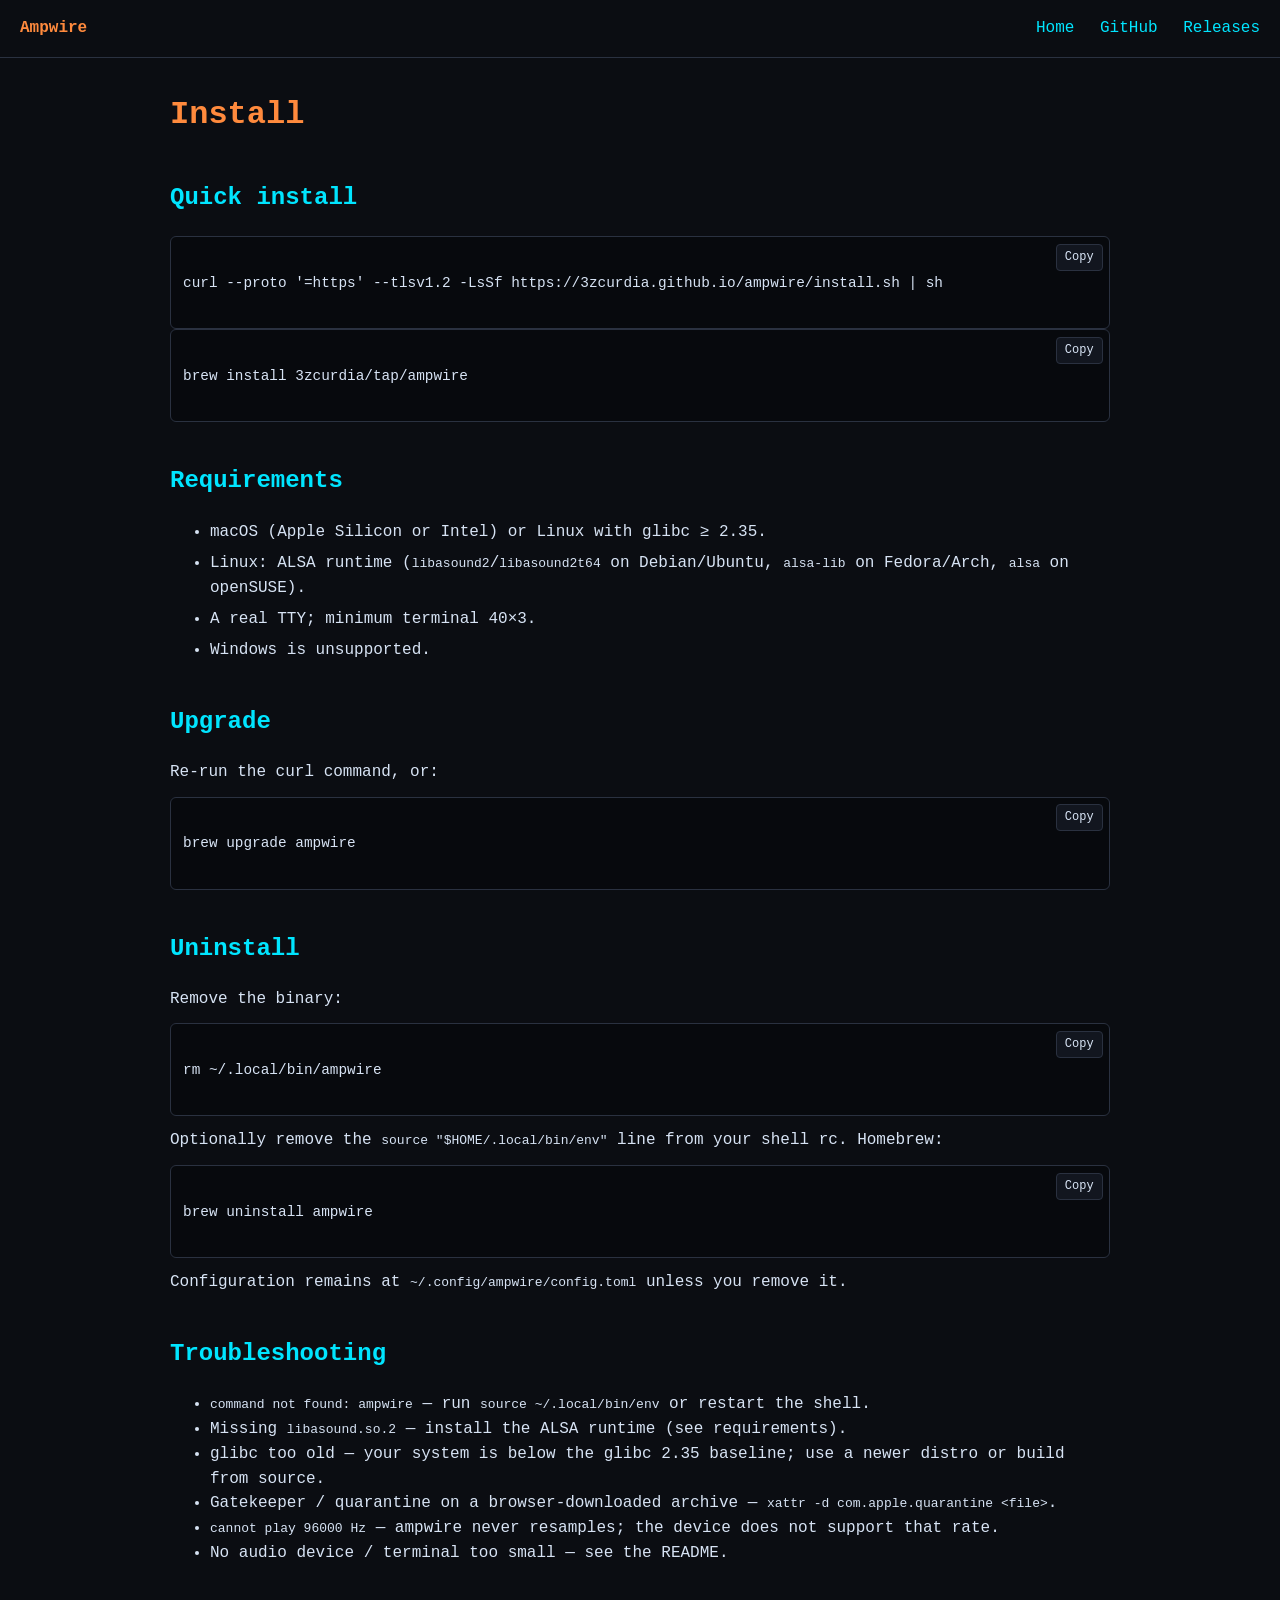
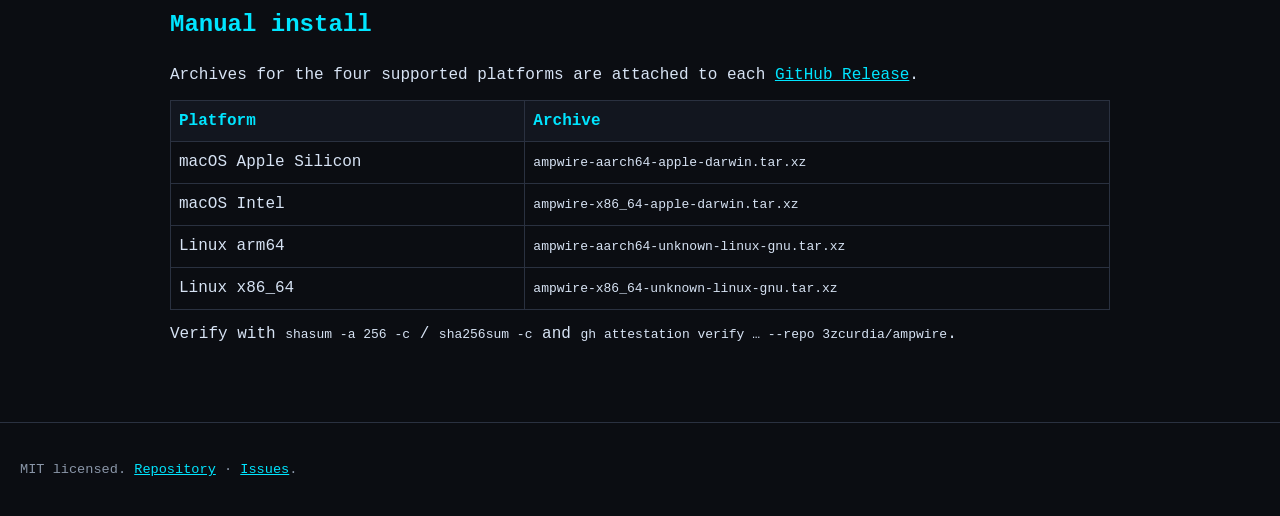
==== docs/install.html @ 17626948 "Reorganize documents and add public page" ====
<!DOCTYPE html>
<html lang="en">
<head>
  <meta charset="utf-8">
  <meta name="viewport" content="width=device-width, initial-scale=1">
  <title>Install — Ampwire</title>
  <meta name="description" content="Install Ampwire: curl, Homebrew, manual archives, upgrade, uninstall and troubleshooting.">
  <link rel="canonical" href="https://3zcurdia.github.io/ampwire/install.html">
  <link rel="stylesheet" href="style.css">
</head>
<body>
  <a class="skip" href="#main">Skip to content</a>
  <header class="site">
    <a class="brand" href="index.html">Ampwire</a>
    <nav aria-label="Primary">
      <a href="index.html">Home</a>
      <a href="https://github.com/3zcurdia/ampwire">GitHub</a>
      <a href="https://github.com/3zcurdia/ampwire/releases/latest">Releases</a>
    </nav>
  </header>
  <main id="main">
    <h1>Install</h1>

    <h2>Quick install</h2>
    <div class="code" data-copy="curl --proto '=https' --tlsv1.2 -LsSf https://3zcurdia.github.io/ampwire/install.sh | sh">
curl --proto '=https' --tlsv1.2 -LsSf https://3zcurdia.github.io/ampwire/install.sh | sh
    </div>
    <div class="code" data-copy="brew install 3zcurdia/tap/ampwire">
brew install 3zcurdia/tap/ampwire
    </div>

    <h2>Requirements</h2>
    <ul class="req">
      <li>macOS (Apple Silicon or Intel) or Linux with glibc &ge; 2.35.</li>
      <li>Linux: ALSA runtime (<code>libasound2</code>/<code>libasound2t64</code> on Debian/Ubuntu, <code>alsa-lib</code> on Fedora/Arch, <code>alsa</code> on openSUSE).</li>
      <li>A real TTY; minimum terminal 40&times;3.</li>
      <li>Windows is unsupported.</li>
    </ul>

    <h2>Upgrade</h2>
    <p>Re-run the curl command, or:</p>
    <div class="code" data-copy="brew upgrade ampwire">
brew upgrade ampwire
    </div>

    <h2>Uninstall</h2>
    <p>Remove the binary:</p>
    <div class="code" data-copy="rm ~/.local/bin/ampwire">
rm ~/.local/bin/ampwire
    </div>
    <p>Optionally remove the <code>source "$HOME/.local/bin/env"</code> line from your shell rc. Homebrew:</p>
    <div class="code" data-copy="brew uninstall ampwire">
brew uninstall ampwire
    </div>
    <p>Configuration remains at <code>~/.config/ampwire/config.toml</code> unless you remove it.</p>

    <h2>Troubleshooting</h2>
    <ul>
      <li><code>command not found: ampwire</code> — run <code>source ~/.local/bin/env</code> or restart the shell.</li>
      <li>Missing <code>libasound.so.2</code> — install the ALSA runtime (see requirements).</li>
      <li>glibc too old — your system is below the glibc 2.35 baseline; use a newer distro or build from source.</li>
      <li>Gatekeeper / quarantine on a browser-downloaded archive — <code>xattr -d com.apple.quarantine &lt;file&gt;</code>.</li>
      <li><code>cannot play 96000 Hz</code> — ampwire never resamples; the device does not support that rate.</li>
      <li>No audio device / terminal too small — see the README.</li>
    </ul>

    <h2>Manual install</h2>
    <p>Archives for the four supported platforms are attached to each <a href="https://github.com/3zcurdia/ampwire/releases/latest">GitHub Release</a>.</p>
    <table>
      <thead><tr><th>Platform</th><th>Archive</th></tr></thead>
      <tbody>
        <tr><td>macOS Apple Silicon</td><td><code>ampwire-aarch64-apple-darwin.tar.xz</code></td></tr>
        <tr><td>macOS Intel</td><td><code>ampwire-x86_64-apple-darwin.tar.xz</code></td></tr>
        <tr><td>Linux arm64</td><td><code>ampwire-aarch64-unknown-linux-gnu.tar.xz</code></td></tr>
        <tr><td>Linux x86_64</td><td><code>ampwire-x86_64-unknown-linux-gnu.tar.xz</code></td></tr>
      </tbody>
    </table>
    <p>Verify with <code>shasum -a 256 -c</code> / <code>sha256sum -c</code> and <code>gh attestation verify … --repo 3zcurdia/ampwire</code>.</p>
  </main>
  <footer>
    <p>MIT licensed. <a href="https://github.com/3zcurdia/ampwire">Repository</a> · <a href="https://github.com/3zcurdia/ampwire/issues">Issues</a>.</p>
  </footer>
  <script>
    (function () {
      var status = document.createElement('div');
      status.className = 'aria-live';
      status.setAttribute('aria-live', 'polite');
      document.body.appendChild(status);
      document.querySelectorAll('.code').forEach(function (block) {
        var btn = document.createElement('button');
        btn.className = 'copy';
        btn.type = 'button';
        btn.textContent = 'Copy';
        btn.setAttribute('aria-label', 'Copy code to clipboard');
        btn.addEventListener('click', function () {
          var text = block.getAttribute('data-copy') || block.textContent.trim();
          var done = function (ok) {
            btn.textContent = ok ? 'Copied' : 'Copy failed';
            status.textContent = ok ? 'Copied to clipboard' : 'Copy failed';
            setTimeout(function () { btn.textContent = 'Copy'; }, 1500);
          };
          if (navigator.clipboard && navigator.clipboard.writeText) {
            navigator.clipboard.writeText(text).then(function () { done(true); }, function () { done(false); });
          } else {
            try {
              var ta = document.createElement('textarea');
              ta.value = text;
              ta.style.position = 'fixed';
              ta.style.opacity = '0';
              document.body.appendChild(ta);
              ta.select();
              document.execCommand('copy');
              document.body.removeChild(ta);
              done(true);
            } catch (e) { done(false); }
          }
        });
        block.appendChild(btn);
      });
    })();
  </script>
</body>
</html>
---- docs/style.css ----
:root {
  --bg: #0b0d12;
  --panel: #12161f;
  --fg: #d7e3f4;
  --muted: #8a96a8;
  --accent: #00e5ff;
  --glow: #ff8a3d;
  --warn: #ff5c5c;
  --border: #2a3140;
  --code-bg: #07090d;
}
* { box-sizing: border-box; }
html, body { margin: 0; padding: 0; }
body {
  background: var(--bg);
  color: var(--fg);
  font-family: "JetBrains Mono", "Fira Code", "SF Mono", Consolas, monospace;
  line-height: 1.55;
  min-height: 100vh;
}
a { color: var(--accent); }
a:focus, button:focus { outline: 2px solid var(--accent); outline-offset: 2px; }
.skip { position: absolute; left: -9999px; }
.skip:focus { left: 1rem; top: 1rem; background: var(--panel); padding: .5rem; }
header.site {
  border-bottom: 1px solid var(--border);
  padding: 1rem 1.25rem;
  display: flex;
  align-items: center;
  justify-content: space-between;
  gap: 1rem;
  flex-wrap: wrap;
}
header.site .brand { font-weight: 700; color: var(--glow); text-decoration: none; }
nav a { margin-left: 1rem; text-decoration: none; }
main { max-width: 980px; margin: 0 auto; padding: 2rem 1.25rem 4rem; }
h1 { color: var(--glow); font-size: 2rem; margin: 0 0 .5rem; }
h2 { color: var(--accent); margin-top: 2.5rem; }
h3 { color: var(--fg); }
p { margin: .75rem 0; }
.hero { display: grid; gap: 1.5rem; }
.hero img { width: 100%; height: auto; border: 1px solid var(--border); border-radius: 6px; }
.install-box {
  background: var(--panel);
  border: 1px solid var(--border);
  border-radius: 8px;
  padding: 1rem;
}
.code {
  background: var(--code-bg);
  border: 1px solid var(--border);
  border-radius: 6px;
  padding: .75rem;
  overflow-x: auto;
  position: relative;
  font-size: .9rem;
  white-space: pre;
}
.code button.copy {
  position: absolute;
  top: .4rem;
  right: .4rem;
  background: var(--panel);
  color: var(--fg);
  border: 1px solid var(--border);
  border-radius: 4px;
  padding: .2rem .5rem;
  cursor: pointer;
  font: inherit;
  font-size: .75rem;
}
.code button.copy:hover { border-color: var(--accent); }
.row { display: flex; gap: .5rem; align-items: center; flex-wrap: wrap; }
.badges img { height: 20px; }
footer { border-top: 1px solid var(--border); padding: 1.5rem 1.25rem; color: var(--muted); font-size: .85rem; }
ul.req li { margin: .4rem 0; }
details { background: var(--panel); border: 1px solid var(--border); border-radius: 6px; padding: .75rem 1rem; margin: 1rem 0; }
summary { cursor: pointer; color: var(--accent); }
.aria-live { position: absolute; left: -9999px; }
img { max-width: 100%; height: auto; }
@media (prefers-reduced-motion: reduce) {
  * { transition: none !important; animation: none !important; }
}
@media (max-width: 600px) {
  h1 { font-size: 1.5rem; }
}
table { width: 100%; border-collapse: collapse; }
table th, table td { border: 1px solid var(--border); padding: .5rem; text-align: left; vertical-align: top; }
table th { background: var(--panel); color: var(--accent); }
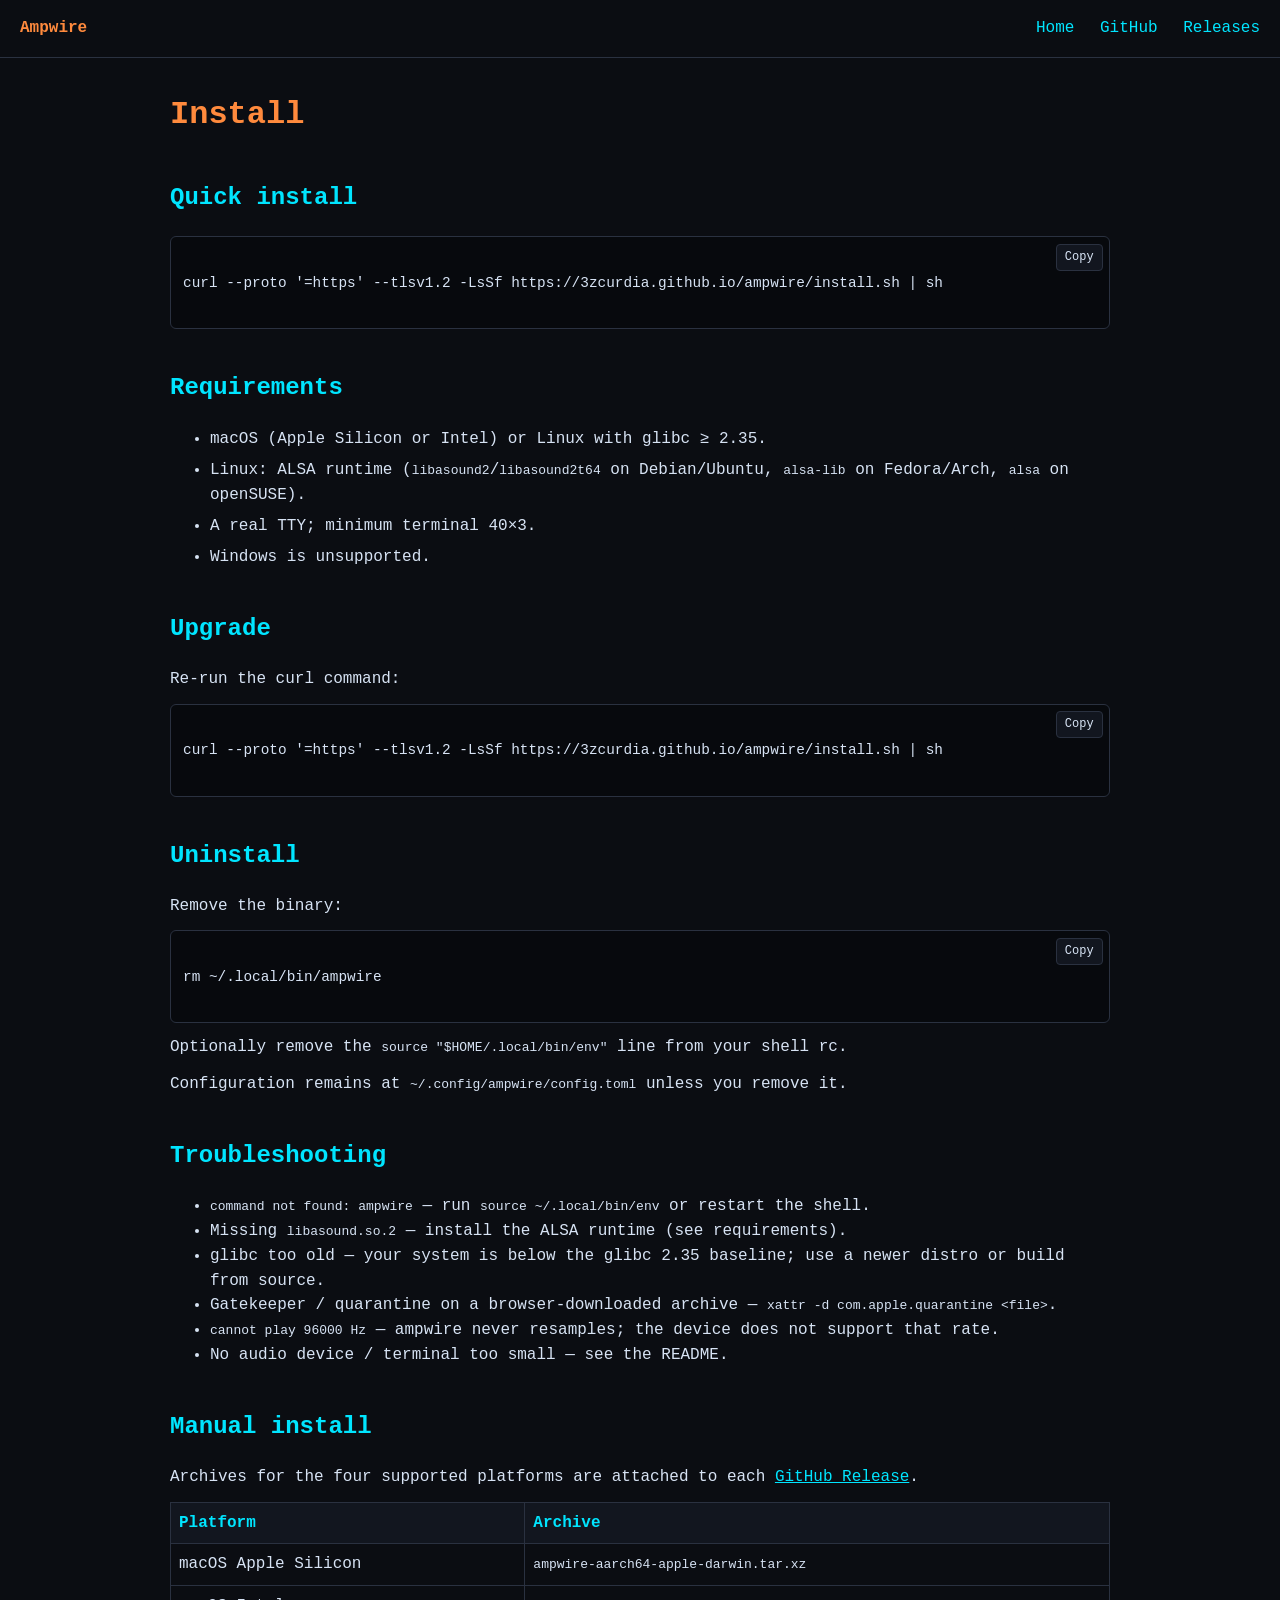
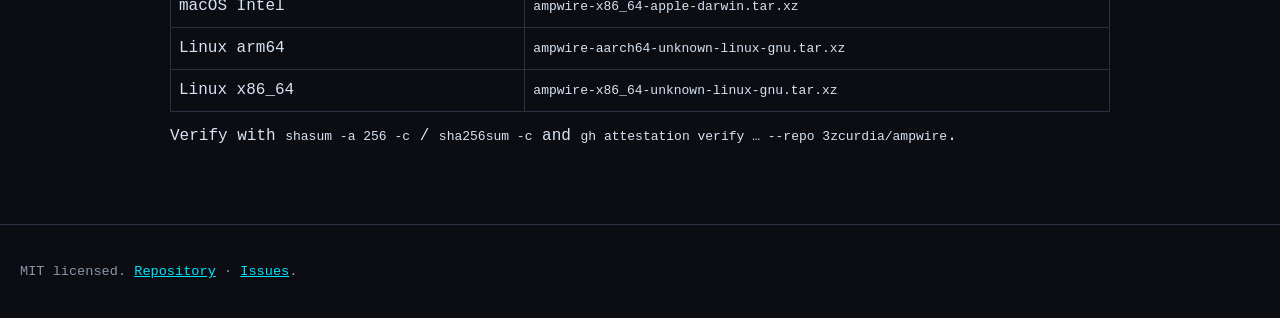
==== commit c33b4743: "Remove hombrew install reference" ====
--- a/docs/install.html
+++ b/docs/install.html
@@ -4,7 +4,7 @@
   <meta charset="utf-8">
   <meta name="viewport" content="width=device-width, initial-scale=1">
   <title>Install — Ampwire</title>
-  <meta name="description" content="Install Ampwire: curl, Homebrew, manual archives, upgrade, uninstall and troubleshooting.">
+  <meta name="description" content="Install Ampwire: curl, manual archives, upgrade, uninstall and troubleshooting.">
   <link rel="canonical" href="https://3zcurdia.github.io/ampwire/install.html">
   <link rel="stylesheet" href="style.css">
 </head>
@@ -25,9 +25,6 @@
     <div class="code" data-copy="curl --proto '=https' --tlsv1.2 -LsSf https://3zcurdia.github.io/ampwire/install.sh | sh">
 curl --proto '=https' --tlsv1.2 -LsSf https://3zcurdia.github.io/ampwire/install.sh | sh
     </div>
-    <div class="code" data-copy="brew install 3zcurdia/tap/ampwire">
-brew install 3zcurdia/tap/ampwire
-    </div>
 
     <h2>Requirements</h2>
     <ul class="req">
@@ -38,9 +35,9 @@
     </ul>
 
     <h2>Upgrade</h2>
-    <p>Re-run the curl command, or:</p>
-    <div class="code" data-copy="brew upgrade ampwire">
-brew upgrade ampwire
+    <p>Re-run the curl command:</p>
+    <div class="code" data-copy="curl --proto '=https' --tlsv1.2 -LsSf https://3zcurdia.github.io/ampwire/install.sh | sh">
+curl --proto '=https' --tlsv1.2 -LsSf https://3zcurdia.github.io/ampwire/install.sh | sh
     </div>
 
     <h2>Uninstall</h2>
@@ -48,10 +45,7 @@
     <div class="code" data-copy="rm ~/.local/bin/ampwire">
 rm ~/.local/bin/ampwire
     </div>
-    <p>Optionally remove the <code>source "$HOME/.local/bin/env"</code> line from your shell rc. Homebrew:</p>
-    <div class="code" data-copy="brew uninstall ampwire">
-brew uninstall ampwire
-    </div>
+    <p>Optionally remove the <code>source "$HOME/.local/bin/env"</code> line from your shell rc.</p>
     <p>Configuration remains at <code>~/.config/ampwire/config.toml</code> unless you remove it.</p>
 
     <h2>Troubleshooting</h2>
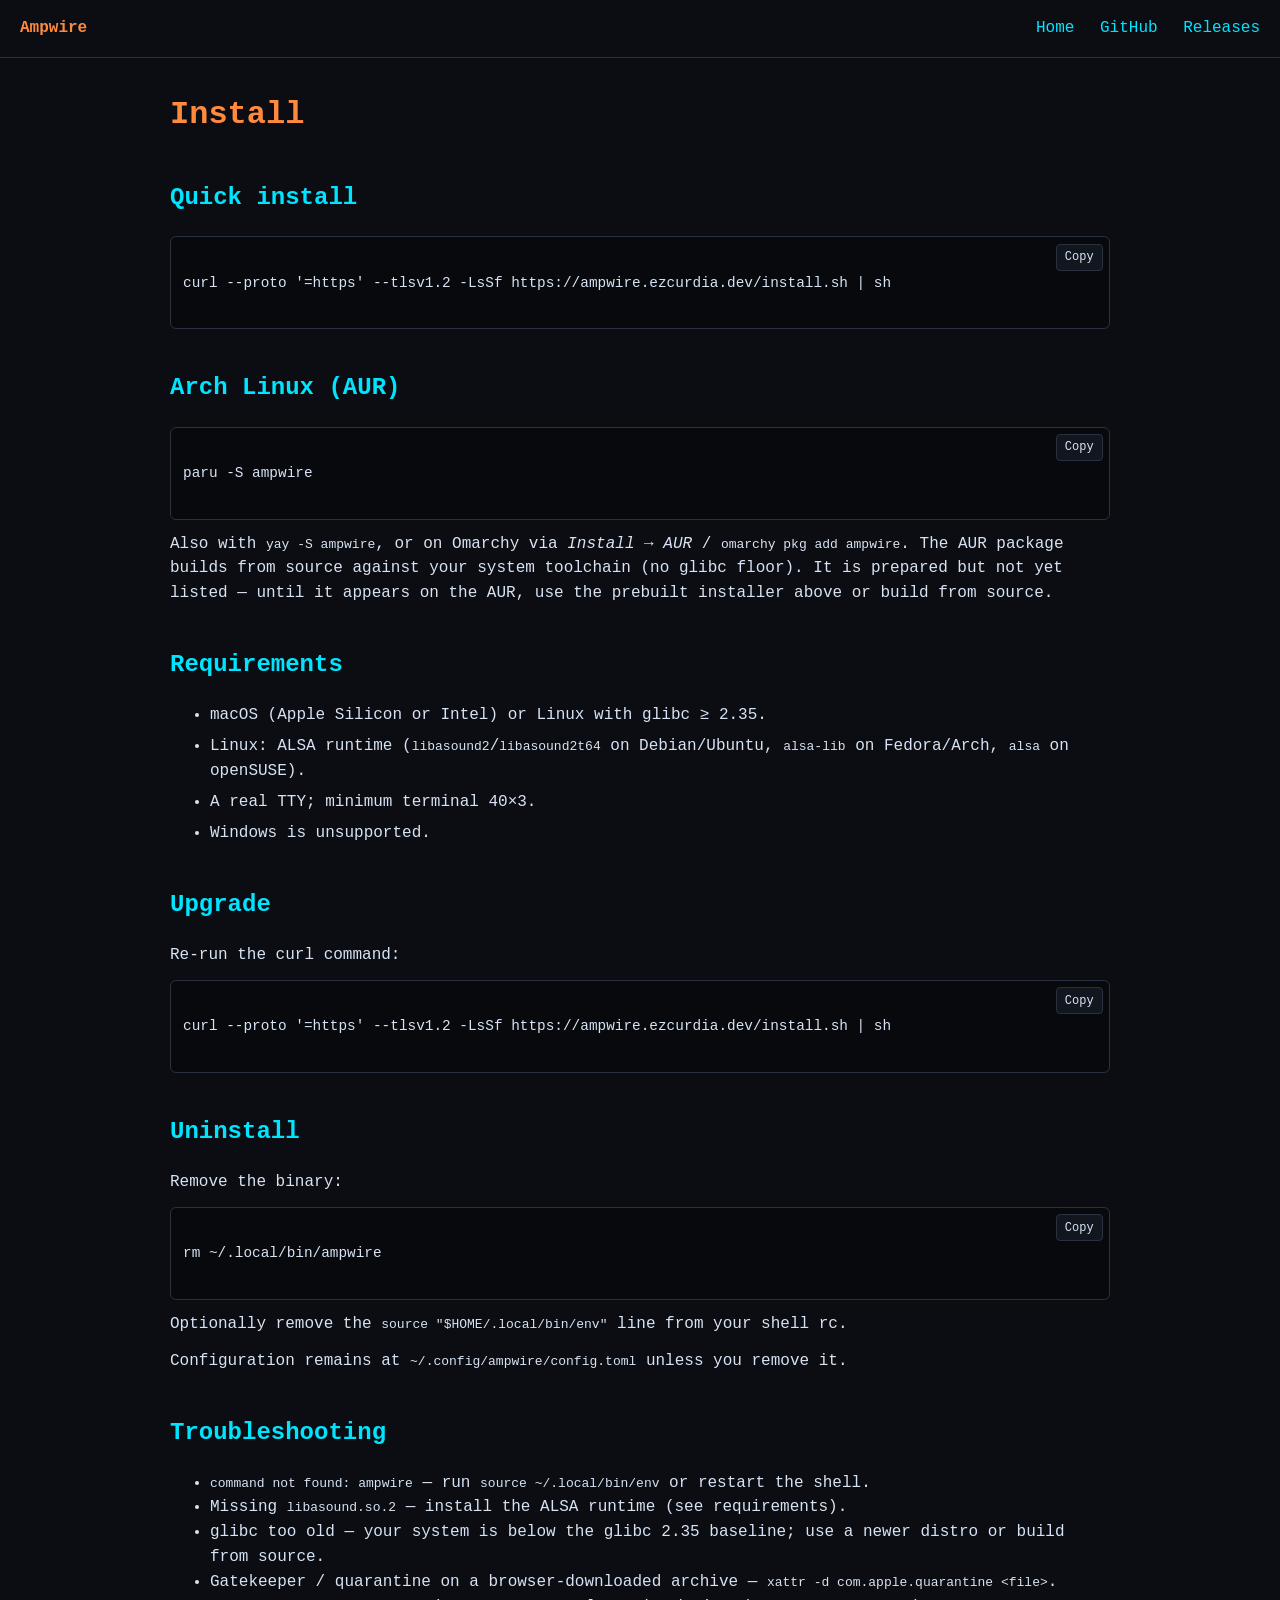
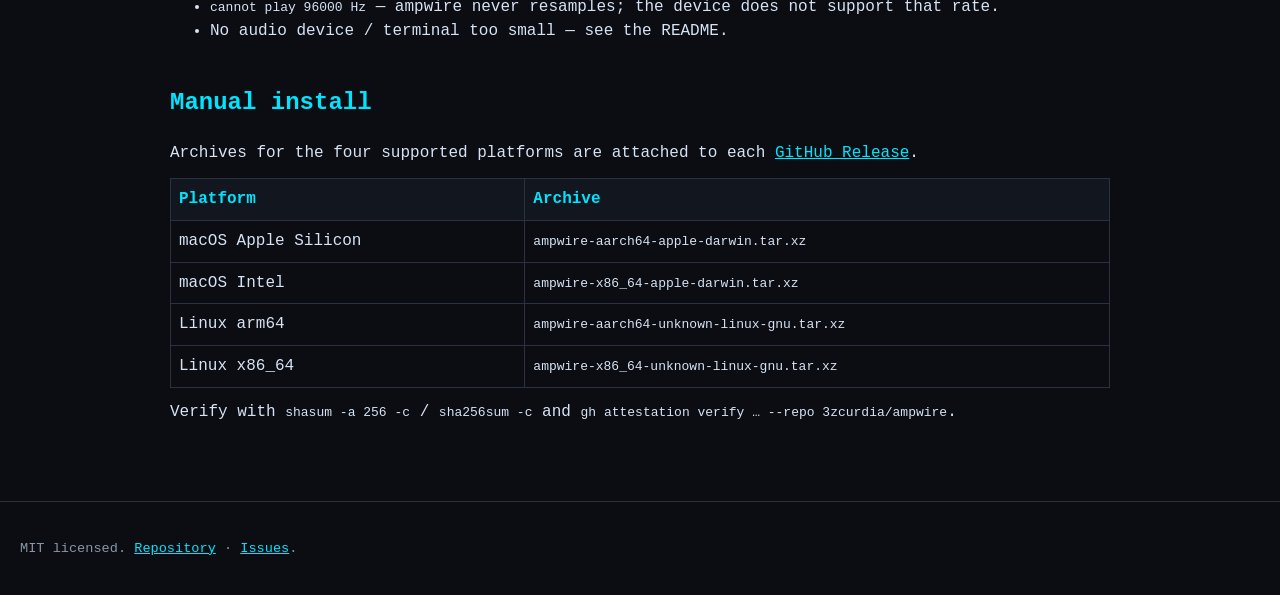
==== commit 75b7365c: "Prepare AUR package" ====
--- a/docs/install.html
+++ b/docs/install.html
@@ -5,7 +5,7 @@
   <meta name="viewport" content="width=device-width, initial-scale=1">
   <title>Install — Ampwire</title>
   <meta name="description" content="Install Ampwire: curl, manual archives, upgrade, uninstall and troubleshooting.">
-  <link rel="canonical" href="https://3zcurdia.github.io/ampwire/install.html">
+  <link rel="canonical" href="https://ampwire.ezcurdia.dev/install.html">
   <link rel="stylesheet" href="style.css">
 </head>
 <body>
@@ -22,9 +22,15 @@
     <h1>Install</h1>
 
     <h2>Quick install</h2>
-    <div class="code" data-copy="curl --proto '=https' --tlsv1.2 -LsSf https://3zcurdia.github.io/ampwire/install.sh | sh">
-curl --proto '=https' --tlsv1.2 -LsSf https://3zcurdia.github.io/ampwire/install.sh | sh
+    <div class="code" data-copy="curl --proto '=https' --tlsv1.2 -LsSf https://ampwire.ezcurdia.dev/install.sh | sh">
+curl --proto '=https' --tlsv1.2 -LsSf https://ampwire.ezcurdia.dev/install.sh | sh
     </div>
+
+    <h2>Arch Linux (AUR)</h2>
+    <div class="code" data-copy="paru -S ampwire">
+paru -S ampwire
+    </div>
+    <p>Also with <code>yay -S ampwire</code>, or on Omarchy via <em>Install &rarr; AUR</em> / <code>omarchy pkg add ampwire</code>. The AUR package builds from source against your system toolchain (no glibc floor). It is prepared but not yet listed &mdash; until it appears on the AUR, use the prebuilt installer above or build from source.</p>
 
     <h2>Requirements</h2>
     <ul class="req">
@@ -36,8 +42,8 @@
 
     <h2>Upgrade</h2>
     <p>Re-run the curl command:</p>
-    <div class="code" data-copy="curl --proto '=https' --tlsv1.2 -LsSf https://3zcurdia.github.io/ampwire/install.sh | sh">
-curl --proto '=https' --tlsv1.2 -LsSf https://3zcurdia.github.io/ampwire/install.sh | sh
+    <div class="code" data-copy="curl --proto '=https' --tlsv1.2 -LsSf https://ampwire.ezcurdia.dev/install.sh | sh">
+curl --proto '=https' --tlsv1.2 -LsSf https://ampwire.ezcurdia.dev/install.sh | sh
     </div>
 
     <h2>Uninstall</h2>
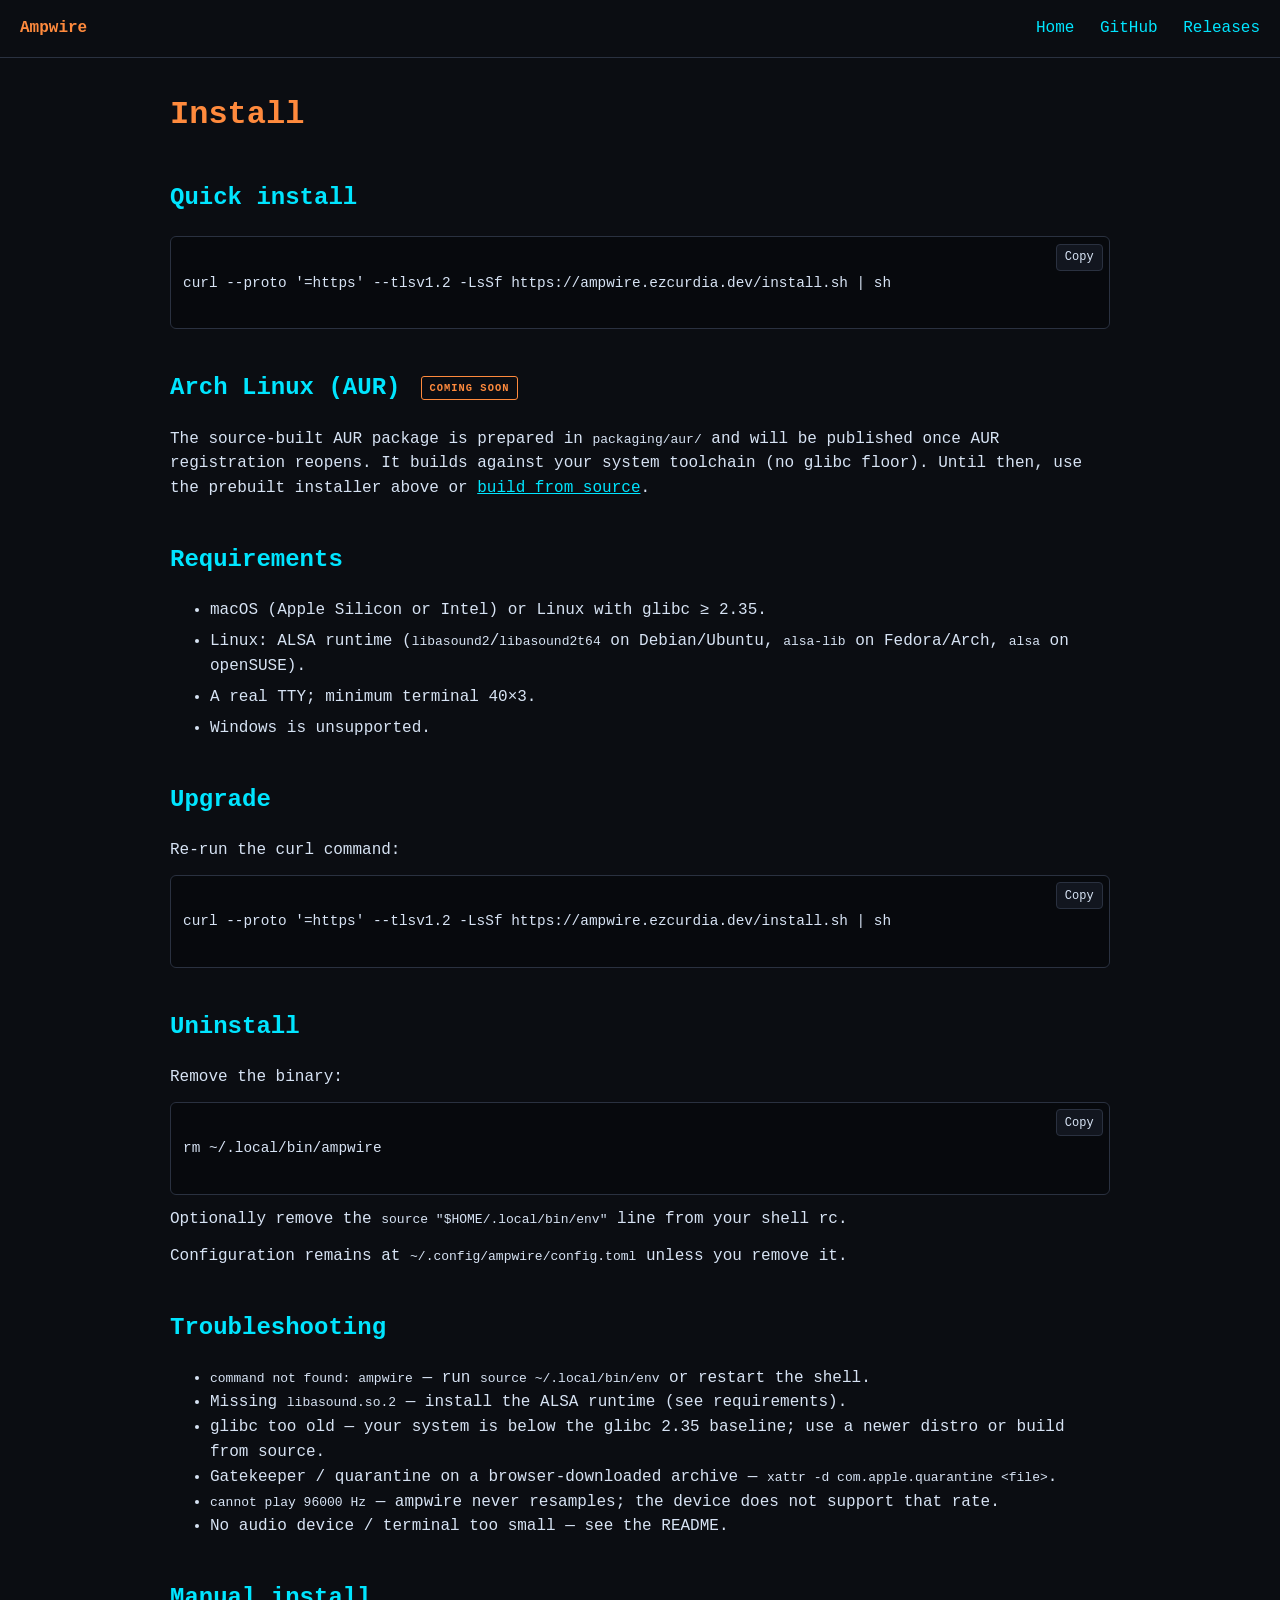
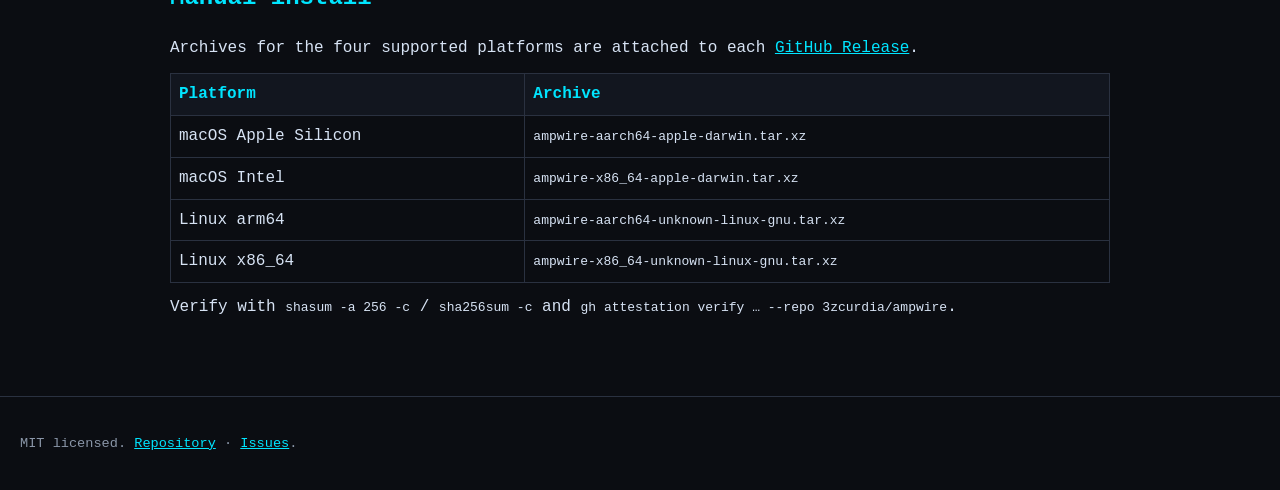
==== commit f97f2c9c: "Clarifications and copy improvements" ====
--- a/docs/install.html
+++ b/docs/install.html
@@ -26,11 +26,8 @@
 curl --proto '=https' --tlsv1.2 -LsSf https://ampwire.ezcurdia.dev/install.sh | sh
     </div>
 
-    <h2>Arch Linux (AUR)</h2>
-    <div class="code" data-copy="paru -S ampwire">
-paru -S ampwire
-    </div>
-    <p>Also with <code>yay -S ampwire</code>, or on Omarchy via <em>Install &rarr; AUR</em> / <code>omarchy pkg add ampwire</code>. The AUR package builds from source against your system toolchain (no glibc floor). It is prepared but not yet listed &mdash; until it appears on the AUR, use the prebuilt installer above or build from source.</p>
+    <h2>Arch Linux (AUR) <span class="soon">coming soon</span></h2>
+    <p>The source-built AUR package is prepared in <code>packaging/aur/</code> and will be published once AUR registration reopens. It builds against your system toolchain (no glibc floor). Until then, use the prebuilt installer above or <a href="https://github.com/3zcurdia/ampwire#from-source">build from source</a>.</p>
 
     <h2>Requirements</h2>
     <ul class="req">
--- a/docs/style.css
+++ b/docs/style.css
@@ -78,6 +78,28 @@
 summary { cursor: pointer; color: var(--accent); }
 .aria-live { position: absolute; left: -9999px; }
 img { max-width: 100%; height: auto; }
+.eyebrow { margin: 0; color: var(--muted); font-size: .78rem; letter-spacing: .14em; text-transform: uppercase; }
+.lead { margin: .25rem 0 .5rem; font-size: 1.35rem; line-height: 1.35; }
+.sub { color: var(--muted); }
+.cta { display: flex; flex-wrap: wrap; gap: .6rem; margin-top: .5rem; }
+.cta a { display: inline-block; padding: .55rem .9rem; border: 1px solid var(--border); border-radius: 6px; color: var(--fg); text-decoration: none; }
+.cta a:hover { border-color: var(--accent); }
+.cta a.primary { background: var(--accent); border-color: var(--accent); color: var(--bg); font-weight: 700; }
+.cta a.primary:hover { background: var(--fg); border-color: var(--fg); }
+.grid { display: grid; gap: 1rem; grid-template-columns: repeat(auto-fit, minmax(230px, 1fr)); margin: 1.5rem 0; }
+.grid.two { grid-template-columns: repeat(auto-fit, minmax(360px, 1fr)); }
+.card { background: var(--panel); border: 1px solid var(--border); border-radius: 8px; padding: 1rem 1.1rem; }
+.card h3 { margin: 0 0 .45rem; color: var(--glow); font-size: 1rem; }
+.card p { margin: 0; color: var(--muted); font-size: .92rem; }
+.card code { color: var(--fg); }
+.section-lead { max-width: 70ch; color: var(--muted); }
+.note { background: var(--panel); border: 1px solid var(--border); border-left: 3px solid var(--glow); border-radius: 6px; padding: .85rem 1rem; color: var(--muted); }
+.note strong { color: var(--fg); }
+.soon { display: inline-block; margin-left: .4rem; padding: .18rem .45rem; border: 1px solid var(--glow); border-radius: 3px; color: var(--glow); font-size: .65rem; letter-spacing: .1em; text-transform: uppercase; vertical-align: middle; }
+.gallery { display: grid; gap: 1rem; grid-template-columns: repeat(auto-fit, minmax(260px, 1fr)); align-items: start; margin: 1.5rem 0; }
+.gallery figure { margin: 0; }
+.gallery figcaption { margin-top: .5rem; color: var(--muted); font-size: .8rem; text-align: center; }
+kbd { padding: .05rem .35rem; background: var(--code-bg); border: 1px solid var(--border); border-bottom-width: 2px; border-radius: 4px; color: var(--fg); font: inherit; font-size: .85em; }
 @media (prefers-reduced-motion: reduce) {
   * { transition: none !important; animation: none !important; }
 }
